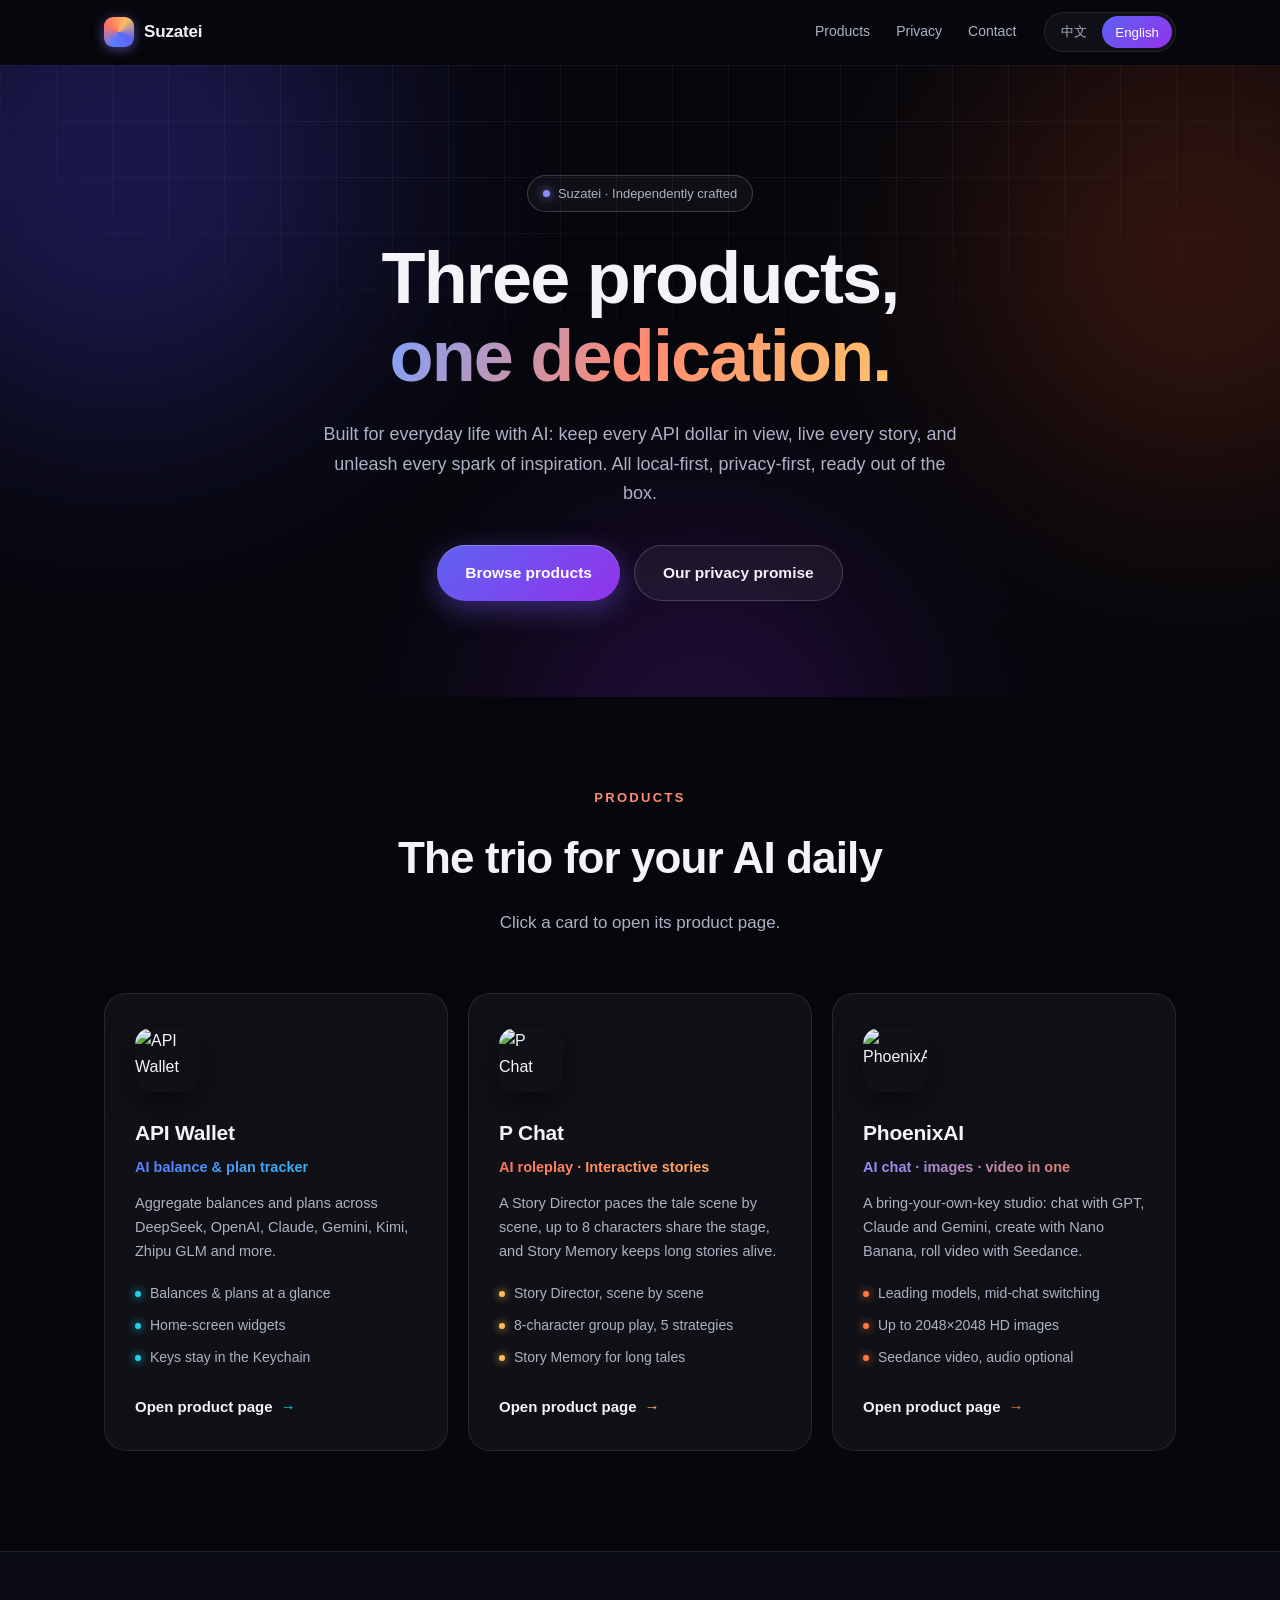
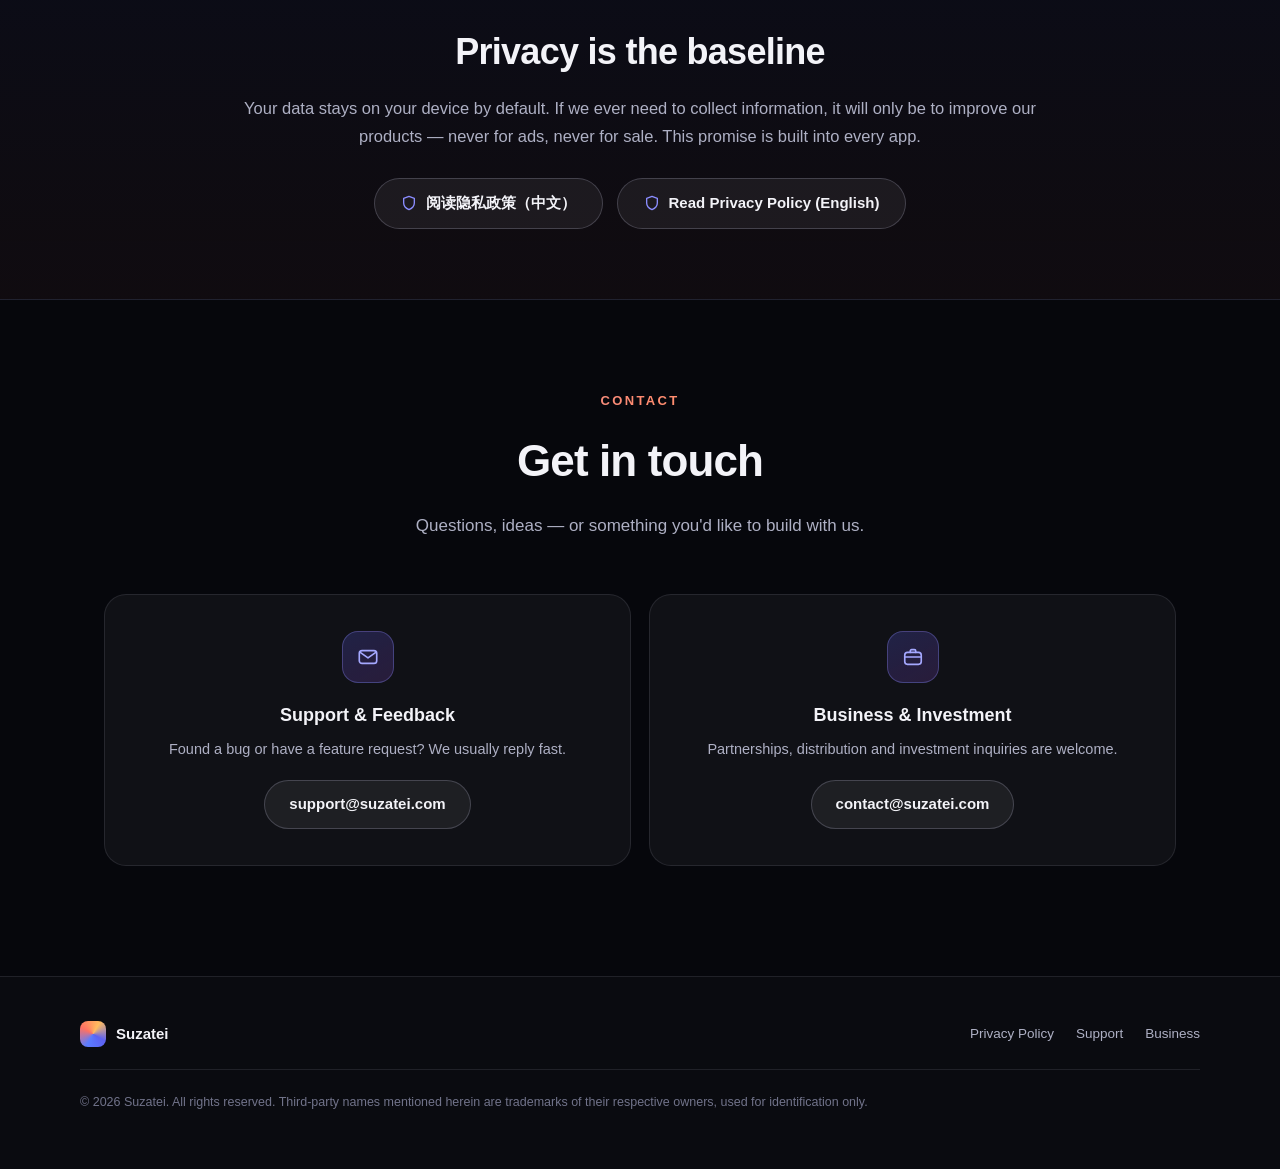
==== index.html @ 3c407147 "Suzatei 产品总览页（导航主页）" ====
<!DOCTYPE html>
<html lang="zh-CN">
<head>
<meta charset="UTF-8">
<meta name="viewport" content="width=device-width, initial-scale=1.0">
<title>Suzatei — 用心打磨的 AI 应用</title>
<meta name="description" content="Suzatei 出品：API 钱包、P Chat、PhoenixAI。管好 AI 余额、演绎你的故事、释放创作灵感——本地优先，隐私至上。">
<meta name="robots" content="all">
<meta property="og:title" content="Suzatei — 用心打磨的 AI 应用">
<meta property="og:description" content="API 钱包 · P Chat · PhoenixAI，本地优先，隐私至上。">
<meta property="og:type" content="website">
<link rel="icon" type="image/png" href="image/icon.png">
<style>
  :root {
    --bg: #06070c;
    --card: rgba(240, 240, 255, .045);
    --card-strong: rgba(240, 240, 255, .075);
    --line: rgba(225, 225, 255, .1);
    --line-strong: rgba(225, 225, 255, .2);
    --text: #f3f3f8;
    --text-2: #aeb0c4;
    --text-3: #71738a;
    --radius: 22px;
  }
  * { margin: 0; padding: 0; box-sizing: border-box; }
  html { scroll-behavior: smooth; -webkit-text-size-adjust: 100%; }
  body {
    font-family: -apple-system, BlinkMacSystemFont, "SF Pro SC", "SF Pro Text", "PingFang SC", "Helvetica Neue", "Segoe UI", sans-serif;
    background: var(--bg);
    color: var(--text);
    line-height: 1.65;
    overflow-x: hidden;
    -webkit-font-smoothing: antialiased;
  }
  ::selection { background: rgba(140, 130, 255, .35); }
  a { color: inherit; text-decoration: none; }
  img { display: block; }
  ::-webkit-scrollbar { width: 10px; }
  ::-webkit-scrollbar-thumb { background: rgba(235,235,255,.14); border-radius: 8px; }
  ::-webkit-scrollbar-track { background: transparent; }

  /* ---------- 背景氛围 ---------- */
  .orb { position: absolute; border-radius: 50%; filter: blur(110px); opacity: .42; pointer-events: none; z-index: 0; }
  .orb-1 { width: 520px; height: 520px; background: #3730a3; top: -160px; left: -140px; animation: drift 18s ease-in-out infinite alternate; }
  .orb-2 { width: 460px; height: 460px; background: #9a3412; top: -40px; right: -150px; opacity: .3; animation: drift 22s ease-in-out infinite alternate-reverse; }
  .orb-3 { width: 380px; height: 380px; background: #7e22ce; top: 480px; left: 40%; opacity: .26; animation: drift 26s ease-in-out infinite alternate; }
  @keyframes drift {
    from { transform: translate3d(0, 0, 0) scale(1); }
    to   { transform: translate3d(56px, 48px, 0) scale(1.12); }
  }
  .grid-bg {
    position: absolute; inset: 0; z-index: 0; pointer-events: none;
    background-image:
      linear-gradient(rgba(225, 225, 255, .05) 1px, transparent 1px),
      linear-gradient(90deg, rgba(225, 225, 255, .05) 1px, transparent 1px);
    background-size: 56px 56px;
    -webkit-mask-image: radial-gradient(ellipse 90% 70% at 50% 0%, #000 35%, transparent 78%);
            mask-image: radial-gradient(ellipse 90% 70% at 50% 0%, #000 35%, transparent 78%);
  }
  .hero-wrap { position: relative; overflow: hidden; }

  /* ---------- 导航 ---------- */
  nav { position: sticky; top: 0; z-index: 50; transition: background .3s, border-color .3s; border-bottom: 1px solid transparent; }
  nav.scrolled {
    background: rgba(6, 7, 12, .72);
    -webkit-backdrop-filter: saturate(160%) blur(18px);
    backdrop-filter: saturate(160%) blur(18px);
    border-bottom-color: var(--line);
  }
  .nav-inner { max-width: 1120px; margin: 0 auto; padding: 0 24px; height: 64px; display: flex; align-items: center; gap: 28px; }
  .brand { display: flex; align-items: center; gap: 10px; font-weight: 700; font-size: 17px; letter-spacing: -.01em; }
  .brand .mark {
    width: 30px; height: 30px; border-radius: 9px;
    background: conic-gradient(from 210deg, #5b7cff, #ff7162, #ffbc5f, #5d62f2, #5b7cff);
    box-shadow: 0 2px 12px rgba(150, 120, 255, .5);
  }
  .nav-links { display: flex; gap: 26px; margin-left: auto; }
  .nav-links a { font-size: 14px; color: var(--text-2); transition: color .2s; }
  .nav-links a:hover { color: var(--text); }
  .lang-switch { display: flex; gap: 2px; padding: 3px; border: 1px solid var(--line); border-radius: 999px; background: rgba(255,255,255,.04); }
  .lang-btn {
    border: 0; background: transparent; color: var(--text-2);
    font: 600 12.5px/1 inherit; font-family: inherit;
    padding: 7px 13px; border-radius: 999px; cursor: pointer;
    transition: color .2s, background .2s;
  }
  .lang-btn:hover { color: var(--text); }
  .lang-btn.active { background: linear-gradient(135deg, #5d62f2, #9333ea); color: #fff; }

  /* ---------- Hero ---------- */
  .hero {
    position: relative; z-index: 1;
    max-width: 860px; margin: 0 auto; padding: 110px 24px 96px;
    text-align: center;
  }
  .badge {
    display: inline-flex; align-items: center; gap: 8px;
    font-size: 13px; font-weight: 500; color: var(--text-2);
    border: 1px solid var(--line-strong); border-radius: 999px;
    padding: 7px 15px; background: rgba(255,255,255,.04);
    margin-bottom: 28px;
  }
  .badge .dot { width: 7px; height: 7px; border-radius: 50%; background: #8b8dff; box-shadow: 0 0 10px #8b8dff; animation: pulse 2.2s ease-in-out infinite; }
  @keyframes pulse { 0%,100% { opacity: 1; } 50% { opacity: .35; } }
  h1 { font-size: clamp(40px, 6.4vw, 72px); line-height: 1.08; font-weight: 800; letter-spacing: -.025em; }
  h1 .grad {
    background: linear-gradient(115deg, #7da2ff, #ff8a70 50%, #ffc46b);
    -webkit-background-clip: text; background-clip: text;
    -webkit-text-fill-color: transparent; color: transparent;
  }
  .hero-desc { margin: 24px auto 0; font-size: 18px; color: var(--text-2); max-width: 36em; }
  .hero-cta { margin-top: 36px; display: flex; gap: 14px; justify-content: center; flex-wrap: wrap; }
  .btn {
    display: inline-flex; align-items: center; gap: 10px;
    padding: 14px 28px; border-radius: 999px;
    font-size: 15.5px; font-weight: 600; font-family: inherit;
    cursor: pointer; border: 0; transition: transform .2s, box-shadow .2s, background .2s;
  }
  .btn-primary {
    background: linear-gradient(135deg, #5d62f2, #9333ea); color: #fff;
    box-shadow: 0 8px 28px rgba(120, 90, 245, .42), inset 0 1px 0 rgba(255,255,255,.25);
  }
  .btn-primary:hover { transform: translateY(-2px); box-shadow: 0 12px 34px rgba(120, 90, 245, .55); }
  .btn-ghost { background: rgba(255,255,255,.05); color: var(--text); border: 1px solid var(--line-strong); }
  .btn-ghost:hover { transform: translateY(-2px); background: rgba(255,255,255,.09); }

  /* ---------- 产品卡片 ---------- */
  section.block { max-width: 1120px; margin: 0 auto; padding: 90px 24px 0; position: relative; z-index: 1; }
  .eyebrow {
    display: block; text-align: center; font-size: 13px; font-weight: 700;
    letter-spacing: .18em; text-transform: uppercase; margin-bottom: 14px;
    background: linear-gradient(115deg, #7da2ff, #ff8a70 50%, #ffc46b);
    -webkit-background-clip: text; background-clip: text;
    -webkit-text-fill-color: transparent; color: transparent;
  }
  h2.title { text-align: center; font-size: clamp(30px, 4vw, 44px); font-weight: 800; letter-spacing: -.02em; }
  p.subtitle { text-align: center; color: var(--text-2); font-size: 17px; margin: 14px auto 0; max-width: 40em; }

  .apps { margin-top: 56px; display: grid; gap: 20px; grid-template-columns: repeat(3, 1fr); }
  .app-card {
    --c1: #5b7cff; --c2: #8b5cf6;
    position: relative; display: flex; flex-direction: column;
    background: var(--card); border: 1px solid var(--line); border-radius: var(--radius);
    padding: 34px 30px 30px; overflow: hidden;
    transition: transform .3s, border-color .3s, background .3s, box-shadow .3s;
  }
  .app-card::before {
    content: ""; position: absolute; inset: 0; opacity: 0; transition: opacity .3s;
    background: radial-gradient(420px 200px at 50% -10%, color-mix(in srgb, var(--c1) 22%, transparent), transparent 72%);
  }
  .app-card:hover {
    transform: translateY(-8px);
    border-color: color-mix(in srgb, var(--c1) 55%, transparent);
    background: var(--card-strong);
    box-shadow: 0 22px 50px color-mix(in srgb, var(--c1) 22%, rgba(0,0,0,.4));
  }
  .app-card:hover::before { opacity: 1; }
  .app-card.wallet { --c1: #5b7cff; --c2: #22d3ee; }
  .app-card.pchat  { --c1: #ff7162; --c2: #ffbc5f; }
  .app-card.phoenix { --c1: #8b8dff; --c2: #ff7a45; }
  .app-icon {
    width: 64px; height: 64px; border-radius: 16px;
    box-shadow: 0 10px 30px rgba(0,0,0,.5);
    animation: floaty 6.5s ease-in-out infinite;
  }
  @keyframes floaty { 0%,100% { transform: translateY(0); } 50% { transform: translateY(-8px); } }
  .app-card h3 { margin-top: 24px; font-size: 21px; font-weight: 800; letter-spacing: -.01em; }
  .app-card .tag {
    margin-top: 6px; font-size: 14.5px; font-weight: 600;
    background: linear-gradient(115deg, var(--c1), var(--c2));
    -webkit-background-clip: text; background-clip: text;
    -webkit-text-fill-color: transparent; color: transparent;
  }
  .app-card .desc { margin-top: 12px; font-size: 14.5px; color: var(--text-2); }
  .app-card ul { margin-top: 18px; display: grid; gap: 9px; list-style: none; }
  .app-card li { display: flex; align-items: center; gap: 9px; font-size: 14px; color: var(--text-2); }
  .app-card li i {
    width: 6px; height: 6px; border-radius: 50%; flex: 0 0 auto;
    background: var(--c2); box-shadow: 0 0 8px var(--c2);
  }
  .app-card .cta {
    margin-top: auto; padding-top: 26px;
    display: inline-flex; align-items: center; gap: 8px;
    font-size: 15px; font-weight: 700; color: var(--text);
  }
  .app-card .cta .arr { transition: transform .25s; color: var(--c2); }
  .app-card:hover .cta .arr { transform: translateX(6px); }

  /* ---------- 隐私带 ---------- */
  .privacy-band { margin-top: 100px; border-top: 1px solid var(--line); border-bottom: 1px solid var(--line); background: linear-gradient(180deg, rgba(93,98,242,.05), rgba(255,113,98,.04)); position: relative; z-index: 1; }
  .privacy-inner { max-width: 860px; margin: 0 auto; padding: 70px 24px; text-align: center; }
  .privacy-inner h2 { font-size: clamp(26px, 3.4vw, 36px); font-weight: 800; letter-spacing: -.02em; }
  .privacy-inner .desc { margin-top: 14px; color: var(--text-2); font-size: 16.5px; }
  .privacy-btns { margin-top: 28px; display: flex; gap: 14px; justify-content: center; flex-wrap: wrap; }
  .p-btn {
    display: inline-flex; align-items: center; gap: 9px;
    padding: 12px 26px; border-radius: 999px; font-size: 15px; font-weight: 600;
    background: rgba(255,255,255,.06); border: 1px solid var(--line-strong);
    transition: background .2s, border-color .2s, transform .2s;
  }
  .p-btn:hover { transform: translateY(-2px); background: rgba(255,255,255,.1); border-color: rgba(139,141,255,.5); }
  .p-btn svg { color: #8b8dff; }

  /* ---------- 联系 ---------- */
  .contact-grid { margin-top: 54px; display: grid; grid-template-columns: 1fr 1fr; gap: 18px; }
  .contact-card {
    background: var(--card); border: 1px solid var(--line); border-radius: var(--radius);
    padding: 36px 32px; text-align: center;
    transition: transform .3s, border-color .3s;
  }
  .contact-card:hover { transform: translateY(-6px); border-color: rgba(139,141,255,.42); }
  .contact-card .ic {
    width: 52px; height: 52px; margin: 0 auto; border-radius: 16px;
    display: flex; align-items: center; justify-content: center;
    background: linear-gradient(150deg, rgba(93,98,242,.22), rgba(168,85,247,.16));
    border: 1px solid rgba(139,141,255,.32); color: #a5a8ff;
  }
  .contact-card h3 { margin-top: 18px; font-size: 18px; font-weight: 700; }
  .contact-card p { margin-top: 8px; font-size: 14.5px; color: var(--text-2); }
  .contact-card a.mail {
    display: inline-block; margin-top: 18px; font-weight: 600; font-size: 15px;
    padding: 11px 24px; border-radius: 999px;
    background: rgba(255,255,255,.06); border: 1px solid var(--line-strong);
    transition: background .2s, border-color .2s;
  }
  .contact-card a.mail:hover { background: rgba(255,255,255,.1); border-color: rgba(139,141,255,.5); }

  /* ---------- 页脚 ---------- */
  footer { margin-top: 110px; border-top: 1px solid var(--line); padding: 44px 24px 56px; background: rgba(255,255,255,.015); position: relative; z-index: 1; }
  .foot-inner { max-width: 1120px; margin: 0 auto; display: flex; flex-wrap: wrap; gap: 18px; align-items: center; justify-content: space-between; }
  .foot-brand { display: flex; align-items: center; gap: 10px; font-weight: 700; font-size: 15px; }
  .foot-brand .mark { width: 26px; height: 26px; border-radius: 8px; background: conic-gradient(from 210deg, #5b7cff, #ff7162, #ffbc5f, #5d62f2, #5b7cff); }
  .foot-links { display: flex; gap: 22px; font-size: 13.5px; color: var(--text-2); }
  .foot-links a:hover { color: var(--text); }
  .foot-note { margin-top: 22px; padding-top: 22px; border-top: 1px solid var(--line); font-size: 12.5px; color: var(--text-3); max-width: 1120px; margin-left: auto; margin-right: auto; }

  /* ---------- 滚动进场 ---------- */
  .reveal { opacity: 0; transform: translateY(28px); transition: opacity .75s cubic-bezier(.22,.8,.3,1), transform .75s cubic-bezier(.22,.8,.3,1); transition-delay: var(--d, 0s); }
  .reveal.in { opacity: 1; transform: none; }

  @media (prefers-reduced-motion: reduce) {
    *, *::before, *::after { animation: none !important; transition: none !important; }
    html { scroll-behavior: auto; }
    .reveal { opacity: 1; transform: none; }
  }

  @media (max-width: 980px) {
    .apps { grid-template-columns: 1fr; max-width: 560px; margin-left: auto; margin-right: auto; }
  }
  @media (max-width: 640px) {
    .nav-links { display: none; }
    .nav-inner { height: 58px; }
    .hero { padding: 64px 20px 72px; }
    .contact-grid { grid-template-columns: 1fr; }
    .section-pad { padding-top: 72px !important; }
  }
</style>
</head>
<body>

<nav id="nav">
  <div class="nav-inner">
    <a class="brand" href="#top"><span class="mark"></span><span>Suzatei</span></a>
    <div class="nav-links">
      <a href="#products" data-i18n="nav.products">产品</a>
      <a href="#privacy" data-i18n="nav.privacy">隐私承诺</a>
      <a href="#contact" data-i18n="nav.contact">联系我们</a>
    </div>
    <div class="lang-switch" id="lang-switch" aria-label="Language"></div>
  </div>
</nav>

<div class="hero-wrap" id="top">
  <div class="orb orb-1"></div>
  <div class="orb orb-2"></div>
  <div class="orb orb-3"></div>
  <div class="grid-bg"></div>

  <header class="hero">
    <span class="badge reveal"><span class="dot"></span><span data-i18n="hero.badge">Suzatei · 独立开发，用心打磨</span></span>
    <h1 class="reveal" style="--d:.06s">
      <span data-i18n="hero.title1">三款产品，</span><br>
      <span class="grad" data-i18n="hero.title2">一种用心。</span>
    </h1>
    <p class="hero-desc reveal" style="--d:.12s" data-i18n="hero.desc">围绕 AI 时代的日常打造：管好每一分 API 开销，演好每一个故事，释放每一次灵感。全部本地优先，隐私至上，打开即用。</p>
    <div class="hero-cta reveal" style="--d:.18s">
      <a class="btn btn-primary" href="#products" data-i18n="cta.products">浏览产品</a>
      <a class="btn btn-ghost" href="#privacy" data-i18n="cta.privacy">我们的隐私承诺</a>
    </div>
  </header>
</div>

<section class="block section-pad" id="products">
  <span class="eyebrow reveal" data-i18n="apps.eyebrow">产品</span>
  <h2 class="title reveal" style="--d:.05s" data-i18n="apps.title">为 AI 日常准备的三件套</h2>
  <p class="subtitle reveal" style="--d:.1s" data-i18n="apps.sub">点击卡片进入各产品介绍页。</p>

  <div class="apps">
    <a class="app-card wallet reveal" style="--d:.0s" href="API-Wallet/">
      <img class="app-icon" src="image/wallet-icon.png" alt="API Wallet" width="64" height="64">
      <h3 data-i18n="card.wallet.name">API 钱包</h3>
      <span class="tag" data-i18n="card.wallet.tag">AI 余额与套餐聚合管家</span>
      <p class="desc" data-i18n="card.wallet.desc">聚合管理 DeepSeek、OpenAI、Claude、Gemini、Kimi、智谱 GLM 等服务的余额与订阅套餐。</p>
      <ul>
        <li><i></i><span data-i18n="card.wallet.c1">余额套餐，一目了然</span></li>
        <li><i></i><span data-i18n="card.wallet.c2">桌面小组件常驻显示</span></li>
        <li><i></i><span data-i18n="card.wallet.c3">密钥仅存钥匙串</span></li>
      </ul>
      <span class="cta"><span data-i18n="card.cta">进入产品页</span><span class="arr">→</span></span>
    </a>

    <a class="app-card pchat reveal" style="--d:.08s" href="P-Chat/">
      <img class="app-icon" src="image/pchat-icon.png" alt="P Chat" width="64" height="64">
      <h3 data-i18n="card.pchat.name">P Chat</h3>
      <span class="tag" data-i18n="card.pchat.tag">AI 角色扮演 · 互动故事</span>
      <p class="desc" data-i18n="card.pchat.desc">故事导演逐幕编排，最多 8 位角色同台演绎，剧情记忆让长篇故事绵延不断。</p>
      <ul>
        <li><i></i><span data-i18n="card.pchat.c1">故事导演，逐幕推进</span></li>
        <li><i></i><span data-i18n="card.pchat.c2">8 人群聊，五种发言策略</span></li>
        <li><i></i><span data-i18n="card.pchat.c3">剧情记忆，长篇不断片</span></li>
      </ul>
      <span class="cta"><span data-i18n="card.cta">进入产品页</span><span class="arr">→</span></span>
    </a>

    <a class="app-card phoenix reveal" style="--d:.16s" href="PhoenixAI/">
      <img class="app-icon" src="image/phoenix-icon.png" alt="PhoenixAI" width="64" height="64">
      <h3 data-i18n="card.phoenix.name">PhoenixAI</h3>
      <span class="tag" data-i18n="card.phoenix.tag">AI 对话 · 生图 · 生视频三合一</span>
      <p class="desc" data-i18n="card.phoenix.desc">自带 API Key 的工作台：GPT、Claude、Gemini 随心聊，Nano Banana 出图，Seedance 生成视频。</p>
      <ul>
        <li><i></i><span data-i18n="card.phoenix.c1">主流模型，会话内切换</span></li>
        <li><i></i><span data-i18n="card.phoenix.c2">最高 2048×2048 高清出图</span></li>
        <li><i></i><span data-i18n="card.phoenix.c3">Seedance 视频，可含声音</span></li>
      </ul>
      <span class="cta"><span data-i18n="card.cta">进入产品页</span><span class="arr">→</span></span>
    </a>
  </div>
</section>

<div class="privacy-band" id="privacy">
  <div class="privacy-inner">
    <h2 class="reveal" data-i18n="privacy.title">隐私，是产品的底线</h2>
    <p class="desc reveal" style="--d:.06s" data-i18n="privacy.desc">你的数据默认只存在你的设备上。如果未来需要收集信息，也仅用于改进产品质量，绝不用于广告或出售。这份承诺，写进了每一款产品。</p>
    <div class="privacy-btns reveal" style="--d:.12s">
      <a class="p-btn" href="Privacy/privacy_zh_CN.html">
        <svg width="16" height="16" viewBox="0 0 24 24" fill="none" stroke="currentColor" stroke-width="2" stroke-linecap="round" stroke-linejoin="round"><path d="M12 22s8-3.5 8-10V5l-8-3-8 3v7c0 6.5 8 10 8 10z"/></svg>
        <span data-i18n="privacy.zh">阅读隐私政策（中文）</span>
      </a>
      <a class="p-btn" href="Privacy/privacy_en_US.html">
        <svg width="16" height="16" viewBox="0 0 24 24" fill="none" stroke="currentColor" stroke-width="2" stroke-linecap="round" stroke-linejoin="round"><path d="M12 22s8-3.5 8-10V5l-8-3-8 3v7c0 6.5 8 10 8 10z"/></svg>
        <span data-i18n="privacy.en">Read Privacy Policy (English)</span>
      </a>
    </div>
  </div>
</div>

<section class="block section-pad" id="contact">
  <span class="eyebrow reveal" data-i18n="contact.eyebrow">联系</span>
  <h2 class="title reveal" style="--d:.05s" data-i18n="contact.title">联系我们</h2>
  <p class="subtitle reveal" style="--d:.1s" data-i18n="contact.sub">疑问、提议，或者想和我们一起做点事。</p>

  <div class="contact-grid">
    <div class="contact-card reveal" style="--d:0s">
      <div class="ic"><svg width="22" height="22" viewBox="0 0 24 24" fill="none" stroke="currentColor" stroke-width="1.8" stroke-linecap="round" stroke-linejoin="round"><rect x="2.5" y="5" width="19" height="14" rx="3"/><path d="m3.5 7 8.5 6 8.5-6"/></svg></div>
      <h3 data-i18n="contact.s.title">技术支持与建议</h3>
      <p data-i18n="contact.s.desc">遇到问题或有功能建议，我们会尽快回复。</p>
      <a class="mail" href="mailto:support@suzatei.com">support@suzatei.com</a>
    </div>
    <div class="contact-card reveal" style="--d:.08s">
      <div class="ic"><svg width="22" height="22" viewBox="0 0 24 24" fill="none" stroke="currentColor" stroke-width="1.8" stroke-linecap="round" stroke-linejoin="round"><rect x="3" y="7" width="18" height="13" rx="3"/><path d="M9 7V5.5A1.5 1.5 0 0 1 10.5 4h3A1.5 1.5 0 0 1 15 5.5V7"/><path d="M3 12h18"/></svg></div>
      <h3 data-i18n="contact.b.title">合作与投资</h3>
      <p data-i18n="contact.b.desc">商务合作、渠道洽谈与投资事宜，欢迎来信。</p>
      <a class="mail" href="mailto:contact@suzatei.com">contact@suzatei.com</a>
    </div>
  </div>
</section>

<footer>
  <div class="foot-inner">
    <div class="foot-brand"><span class="mark"></span><span>Suzatei</span></div>
    <div class="foot-links">
      <a href="Privacy/privacy_zh_CN.html" data-i18n="footer.privacy">隐私政策</a>
      <a href="mailto:support@suzatei.com" data-i18n="footer.support">技术支持</a>
      <a href="mailto:contact@suzatei.com" data-i18n="footer.biz">商务合作</a>
    </div>
  </div>
  <p class="foot-note" data-i18n="footer.note">© 2026 Suzatei. 保留所有权利。文中提及的第三方名称与其各自所有者所有，仅用于说明。</p>
</footer>

<script id="i18n-data" type="application/json">
{
  "zh_CN": {
    "meta.title": "Suzatei — 用心打磨的 AI 应用",
    "meta.desc": "Suzatei 出品：API 钱包、P Chat、PhoenixAI。管好 AI 余额、演绎你的故事、释放创作灵感——本地优先，隐私至上。",
    "nav.products": "产品",
    "nav.privacy": "隐私承诺",
    "nav.contact": "联系我们",
    "hero.badge": "Suzatei · 独立开发，用心打磨",
    "hero.title1": "三款产品，",
    "hero.title2": "一种用心。",
    "hero.desc": "围绕 AI 时代的日常打造：管好每一分 API 开销，演好每一个故事，释放每一次灵感。全部本地优先，隐私至上，打开即用。",
    "cta.products": "浏览产品",
    "cta.privacy": "我们的隐私承诺",
    "apps.eyebrow": "产品",
    "apps.title": "为 AI 日常准备的三件套",
    "apps.sub": "点击卡片进入各产品介绍页。",
    "card.wallet.name": "API 钱包",
    "card.wallet.tag": "AI 余额与套餐聚合管家",
    "card.wallet.desc": "聚合管理 DeepSeek、OpenAI、Claude、Gemini、Kimi、智谱 GLM 等服务的余额与订阅套餐。",
    "card.wallet.c1": "余额套餐，一目了然",
    "card.wallet.c2": "桌面小组件常驻显示",
    "card.wallet.c3": "密钥仅存钥匙串",
    "card.pchat.name": "P Chat",
    "card.pchat.tag": "AI 角色扮演 · 互动故事",
    "card.pchat.desc": "故事导演逐幕编排，最多 8 位角色同台演绎，剧情记忆让长篇故事绵延不断。",
    "card.pchat.c1": "故事导演，逐幕推进",
    "card.pchat.c2": "8 人群聊，五种发言策略",
    "card.pchat.c3": "剧情记忆，长篇不断片",
    "card.phoenix.name": "PhoenixAI",
    "card.phoenix.tag": "AI 对话 · 生图 · 生视频三合一",
    "card.phoenix.desc": "自带 API Key 的工作台：GPT、Claude、Gemini 随心聊，Nano Banana 出图，Seedance 生成视频。",
    "card.phoenix.c1": "主流模型，会话内切换",
    "card.phoenix.c2": "最高 2048×2048 高清出图",
    "card.phoenix.c3": "Seedance 视频，可含声音",
    "card.cta": "进入产品页",
    "privacy.title": "隐私，是产品的底线",
    "privacy.desc": "你的数据默认只存在你的设备上。如果未来需要收集信息，也仅用于改进产品质量，绝不用于广告或出售。这份承诺，写进了每一款产品。",
    "privacy.zh": "阅读隐私政策（中文）",
    "privacy.en": "Read Privacy Policy (English)",
    "contact.eyebrow": "联系",
    "contact.title": "联系我们",
    "contact.sub": "疑问、提议，或者想和我们一起做点事。",
    "contact.s.title": "技术支持与建议",
    "contact.s.desc": "遇到问题或有功能建议，我们会尽快回复。",
    "contact.b.title": "合作与投资",
    "contact.b.desc": "商务合作、渠道洽谈与投资事宜，欢迎来信。",
    "footer.privacy": "隐私政策",
    "footer.support": "技术支持",
    "footer.biz": "商务合作",
    "footer.note": "© 2026 Suzatei. 保留所有权利。文中提及的第三方名称与其各自所有者所有，仅用于说明。"
  },
  "en_US": {
    "meta.title": "Suzatei — AI apps crafted with care",
    "meta.desc": "From Suzatei: API Wallet, P Chat and PhoenixAI. Track AI balances, live your stories, unleash creativity — local-first, privacy-first.",
    "nav.products": "Products",
    "nav.privacy": "Privacy",
    "nav.contact": "Contact",
    "hero.badge": "Suzatei · Independently crafted",
    "hero.title1": "Three products,",
    "hero.title2": "one dedication.",
    "hero.desc": "Built for everyday life with AI: keep every API dollar in view, live every story, and unleash every spark of inspiration. All local-first, privacy-first, ready out of the box.",
    "cta.products": "Browse products",
    "cta.privacy": "Our privacy promise",
    "apps.eyebrow": "PRODUCTS",
    "apps.title": "The trio for your AI daily",
    "apps.sub": "Click a card to open its product page.",
    "card.wallet.name": "API Wallet",
    "card.wallet.tag": "AI balance & plan tracker",
    "card.wallet.desc": "Aggregate balances and plans across DeepSeek, OpenAI, Claude, Gemini, Kimi, Zhipu GLM and more.",
    "card.wallet.c1": "Balances & plans at a glance",
    "card.wallet.c2": "Home-screen widgets",
    "card.wallet.c3": "Keys stay in the Keychain",
    "card.pchat.name": "P Chat",
    "card.pchat.tag": "AI roleplay · Interactive stories",
    "card.pchat.desc": "A Story Director paces the tale scene by scene, up to 8 characters share the stage, and Story Memory keeps long stories alive.",
    "card.pchat.c1": "Story Director, scene by scene",
    "card.pchat.c2": "8-character group play, 5 strategies",
    "card.pchat.c3": "Story Memory for long tales",
    "card.phoenix.name": "PhoenixAI",
    "card.phoenix.tag": "AI chat · images · video in one",
    "card.phoenix.desc": "A bring-your-own-key studio: chat with GPT, Claude and Gemini, create with Nano Banana, roll video with Seedance.",
    "card.phoenix.c1": "Leading models, mid-chat switching",
    "card.phoenix.c2": "Up to 2048×2048 HD images",
    "card.phoenix.c3": "Seedance video, audio optional",
    "card.cta": "Open product page",
    "privacy.title": "Privacy is the baseline",
    "privacy.desc": "Your data stays on your device by default. If we ever need to collect information, it will only be to improve our products — never for ads, never for sale. This promise is built into every app.",
    "privacy.zh": "阅读隐私政策（中文）",
    "privacy.en": "Read Privacy Policy (English)",
    "contact.eyebrow": "CONTACT",
    "contact.title": "Get in touch",
    "contact.sub": "Questions, ideas — or something you'd like to build with us.",
    "contact.s.title": "Support & Feedback",
    "contact.s.desc": "Found a bug or have a feature request? We usually reply fast.",
    "contact.b.title": "Business & Investment",
    "contact.b.desc": "Partnerships, distribution and investment inquiries are welcome.",
    "footer.privacy": "Privacy Policy",
    "footer.support": "Support",
    "footer.biz": "Business",
    "footer.note": "© 2026 Suzatei. All rights reserved. Third-party names mentioned herein are trademarks of their respective owners, used for identification only."
  }
}
</script>

<script>
/* =====================================================================
 * Suzatei 产品总览页脚本
 * —— 多语言：默认 zh_CN / en_US（上方 JSON），运行时拉取 i18n/locales.csv
 *    覆盖；CSV 新增语言列会自动出现在切换器。
 * ===================================================================== */
(function () {
  "use strict";

  var I18N = JSON.parse(document.getElementById("i18n-data").textContent);
  var LANG_NAMES = { zh_CN: "中文", en_US: "English" };
  var locales = JSON.parse(JSON.stringify(I18N));
  var LANG_KEY = "suzatei.hub.lang";
  var lang = detectLang();

  function detectLang() {
    try {
      var saved = localStorage.getItem(LANG_KEY);
      if (saved && I18N[saved]) return saved;
    } catch (e) {}
    return (navigator.language || "en").toLowerCase().indexOf("zh") === 0 ? "zh_CN" : "en_US";
  }
  function t(key) {
    var d = locales[lang] || {};
    return d[key] != null ? d[key]
      : (locales.en_US && locales.en_US[key]) != null ? locales.en_US[key]
      : (locales.zh_CN && locales.zh_CN[key]) != null ? locales.zh_CN[key]
      : "";
  }
  function applyI18n() {
    document.documentElement.lang = lang === "zh_CN" ? "zh-CN" : "en-US";
    document.title = t("meta.title");
    var md = document.querySelector('meta[name="description"]');
    if (md) md.setAttribute("content", t("meta.desc"));
    document.querySelectorAll("[data-i18n]").forEach(function (el) {
      el.textContent = t(el.getAttribute("data-i18n"));
    });
    buildLangSwitcher();
  }
  function buildLangSwitcher() {
    var sw = document.getElementById("lang-switch");
    if (!sw) return;
    sw.innerHTML = "";
    Object.keys(locales).forEach(function (code) {
      var b = document.createElement("button");
      b.type = "button";
      b.className = "lang-btn" + (code === lang ? " active" : "");
      b.textContent = LANG_NAMES[code] || code;
      b.addEventListener("click", function () {
        lang = code;
        try { localStorage.setItem(LANG_KEY, code); } catch (e) {}
        applyI18n();
      });
      sw.appendChild(b);
    });
  }

  function parseCSV(text) {
    var rows = [], row = [], field = "", inQ = false, i, c;
    for (i = 0; i < text.length; i++) {
      c = text[i];
      if (inQ) {
        if (c === '"') {
          if (text[i + 1] === '"') { field += '"'; i++; }
          else inQ = false;
        } else field += c;
      } else if (c === '"') inQ = true;
      else if (c === ",") { row.push(field); field = ""; }
      else if (c === "\n" || c === "\r") {
        if (c === "\r" && text[i + 1] === "\n") i++;
        row.push(field); field = "";
        if (row.length > 1 || row[0].trim() !== "") rows.push(row);
        row = [];
      } else field += c;
    }
    if (field !== "" || row.length) { row.push(field); rows.push(row); }
    return rows;
  }
  fetch("i18n/locales.csv", { cache: "no-store" })
    .then(function (r) { if (!r.ok) throw new Error("no csv"); return r.text(); })
    .then(function (text) {
      var rows = parseCSV(text);
      if (rows.length < 2) return;
      var header = rows[0].map(function (h) { return h.trim(); });
      var keyIdx = header.indexOf("key");
      if (keyIdx < 0) return;
      var cols = [];
      header.forEach(function (h, i) {
        if (i !== keyIdx && /^[a-z]{2,3}([-_][A-Za-z0-9]{2,8})*$/.test(h)) cols.push([i, h]);
      });
      cols.forEach(function (p) { if (!locales[p[1]]) locales[p[1]] = {}; });
      rows.slice(1).forEach(function (r) {
        var k = (r[keyIdx] || "").trim();
        if (!k) return;
        cols.forEach(function (p) {
          if (r[p[0]] !== undefined && r[p[0]].trim() !== "") locales[p[1]][k] = r[p[0]];
        });
      });
      if (!locales[lang]) lang = detectLang();
      applyI18n();
    })
    .catch(function () {});

  var io = new IntersectionObserver(function (entries) {
    entries.forEach(function (en) {
      if (en.isIntersecting) { en.target.classList.add("in"); io.unobserve(en.target); }
    });
  }, { threshold: 0.12, rootMargin: "0px 0px -40px 0px" });
  document.querySelectorAll(".reveal").forEach(function (el) { io.observe(el); });

  var nav = document.getElementById("nav");
  function onScroll() {
    if (window.scrollY > 8) nav.classList.add("scrolled");
    else nav.classList.remove("scrolled");
  }
  window.addEventListener("scroll", onScroll, { passive: true });
  onScroll();

  applyI18n();
})();
</script>
</body>
</html>
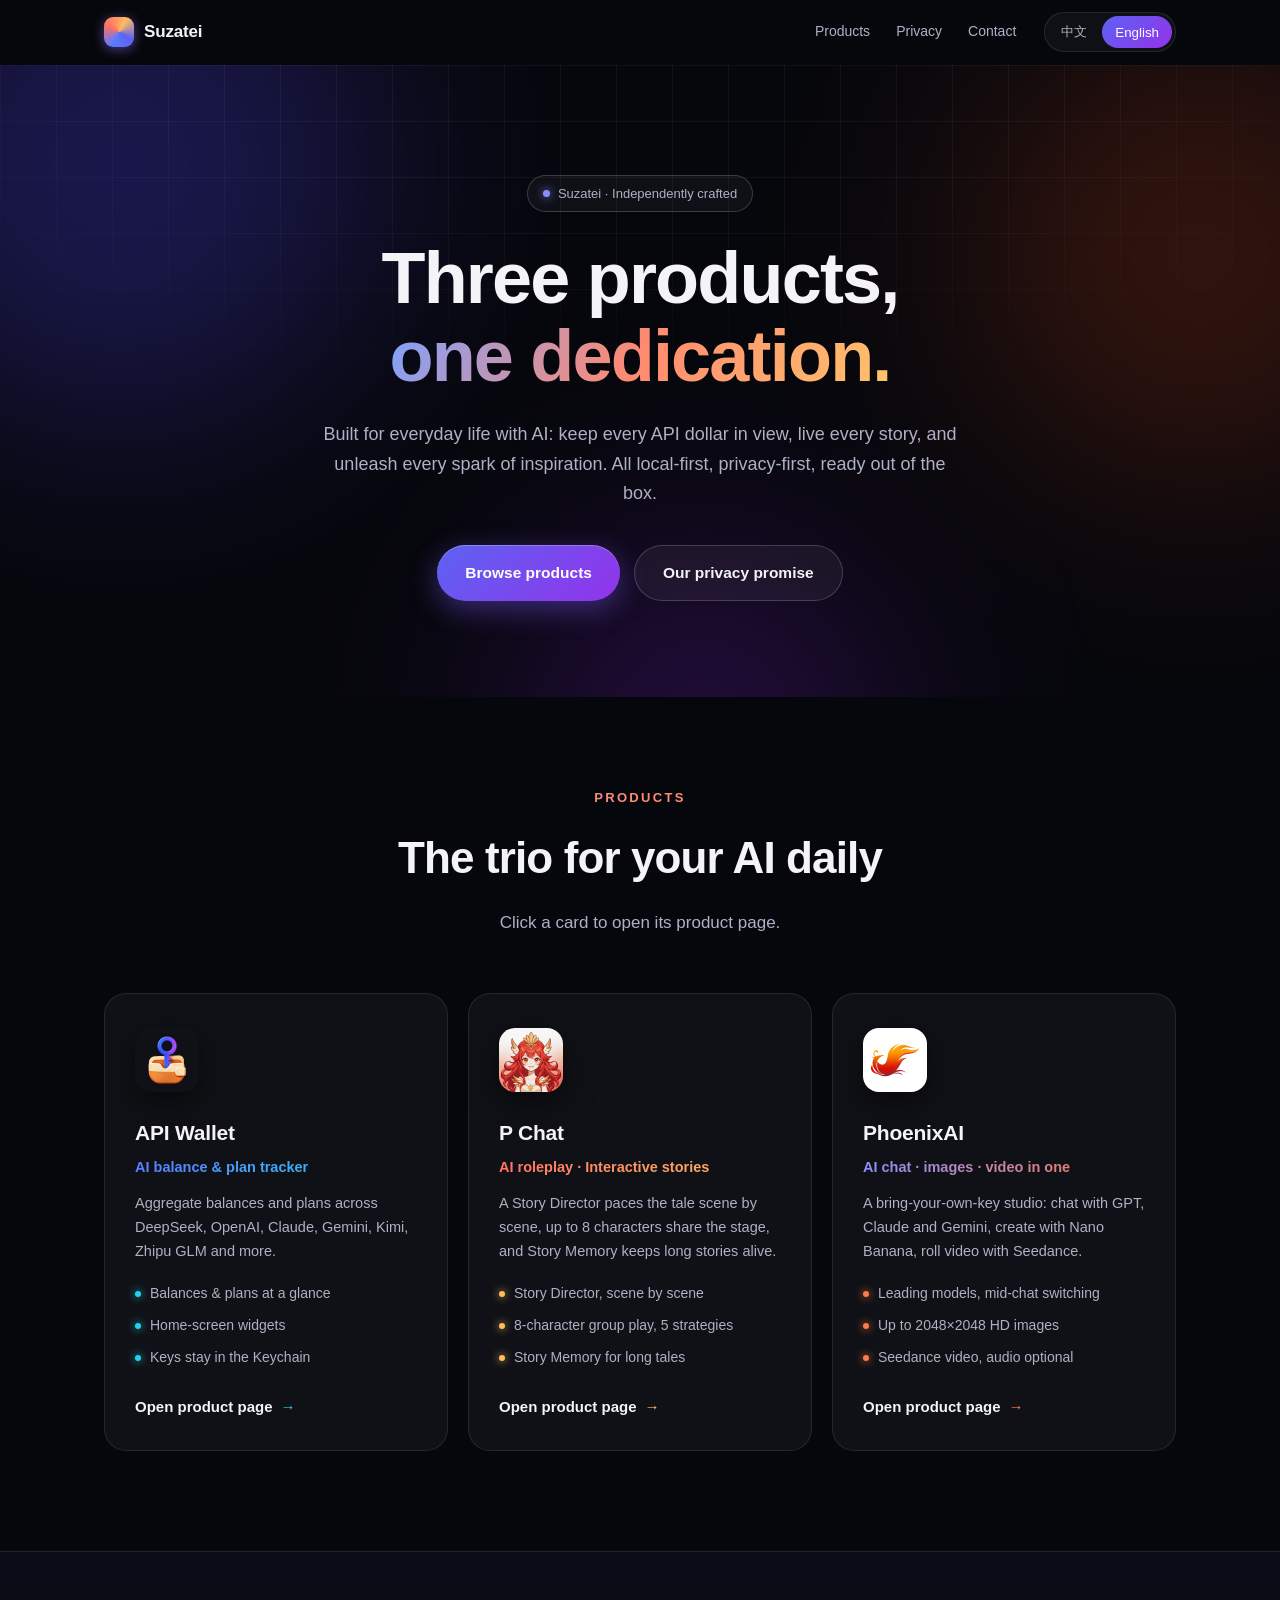
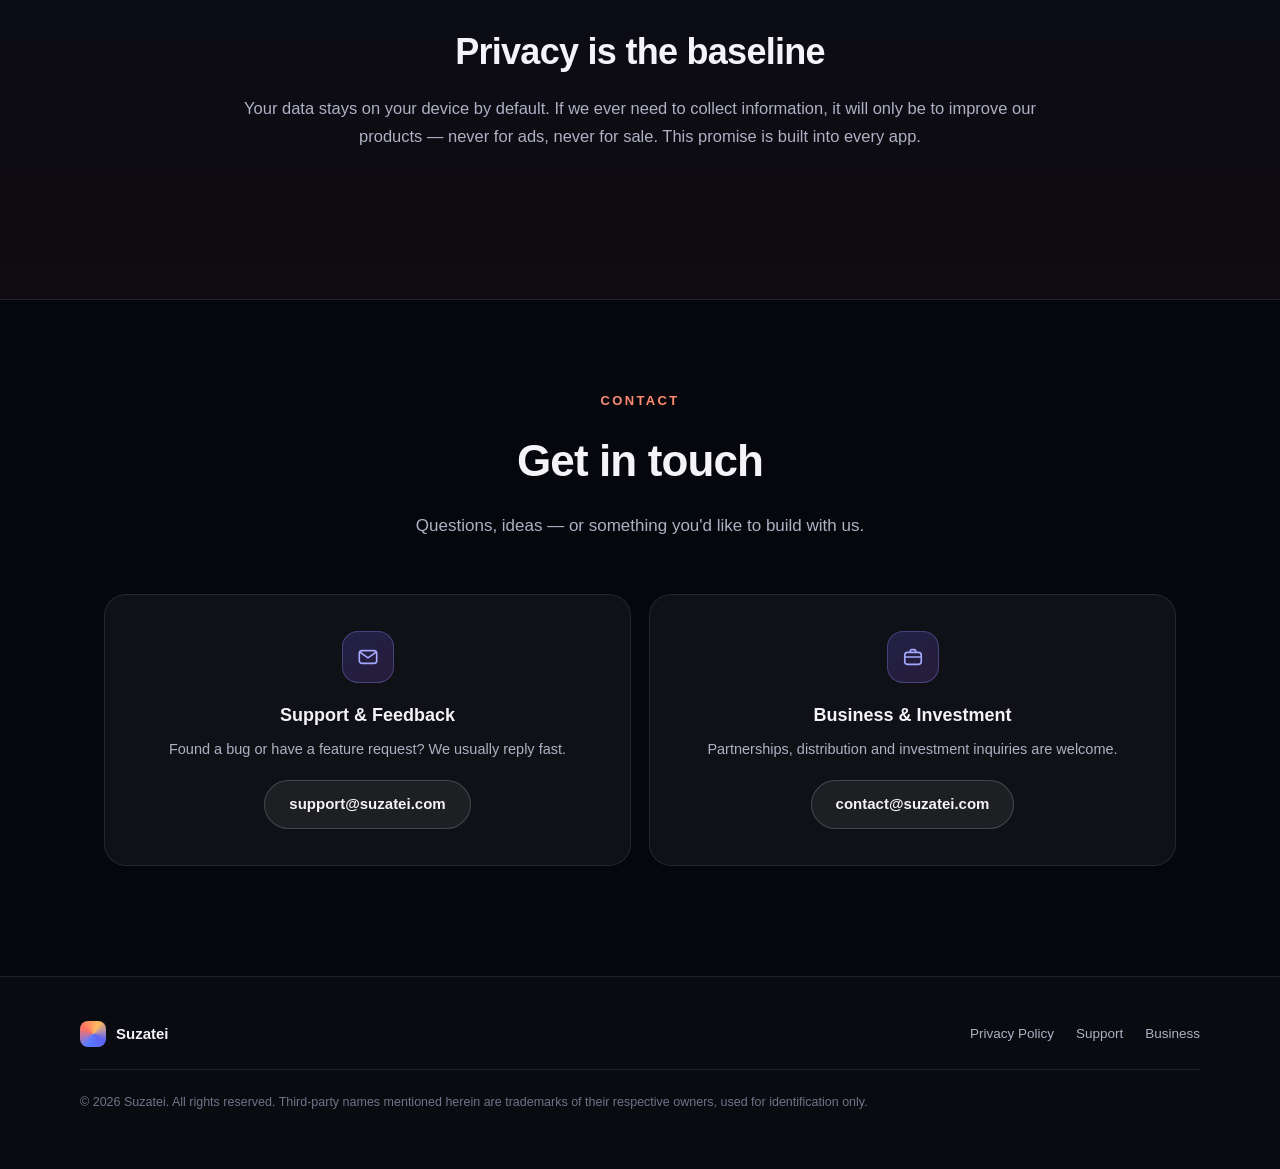
==== commit 4de7218a: "Suzatei 产品总览页" ====
--- a/index.html
+++ b/index.html
@@ -512,7 +512,7 @@
       var saved = localStorage.getItem(LANG_KEY);
       if (saved && I18N[saved]) return saved;
     } catch (e) {}
-    return (navigator.language || "en").toLowerCase().indexOf("zh") === 0 ? "zh_CN" : "en_US";
+    return "en_US"; // 默认英文；用户手动切换后记忆在本地
   }
   function t(key) {
     var d = locales[lang] || {};
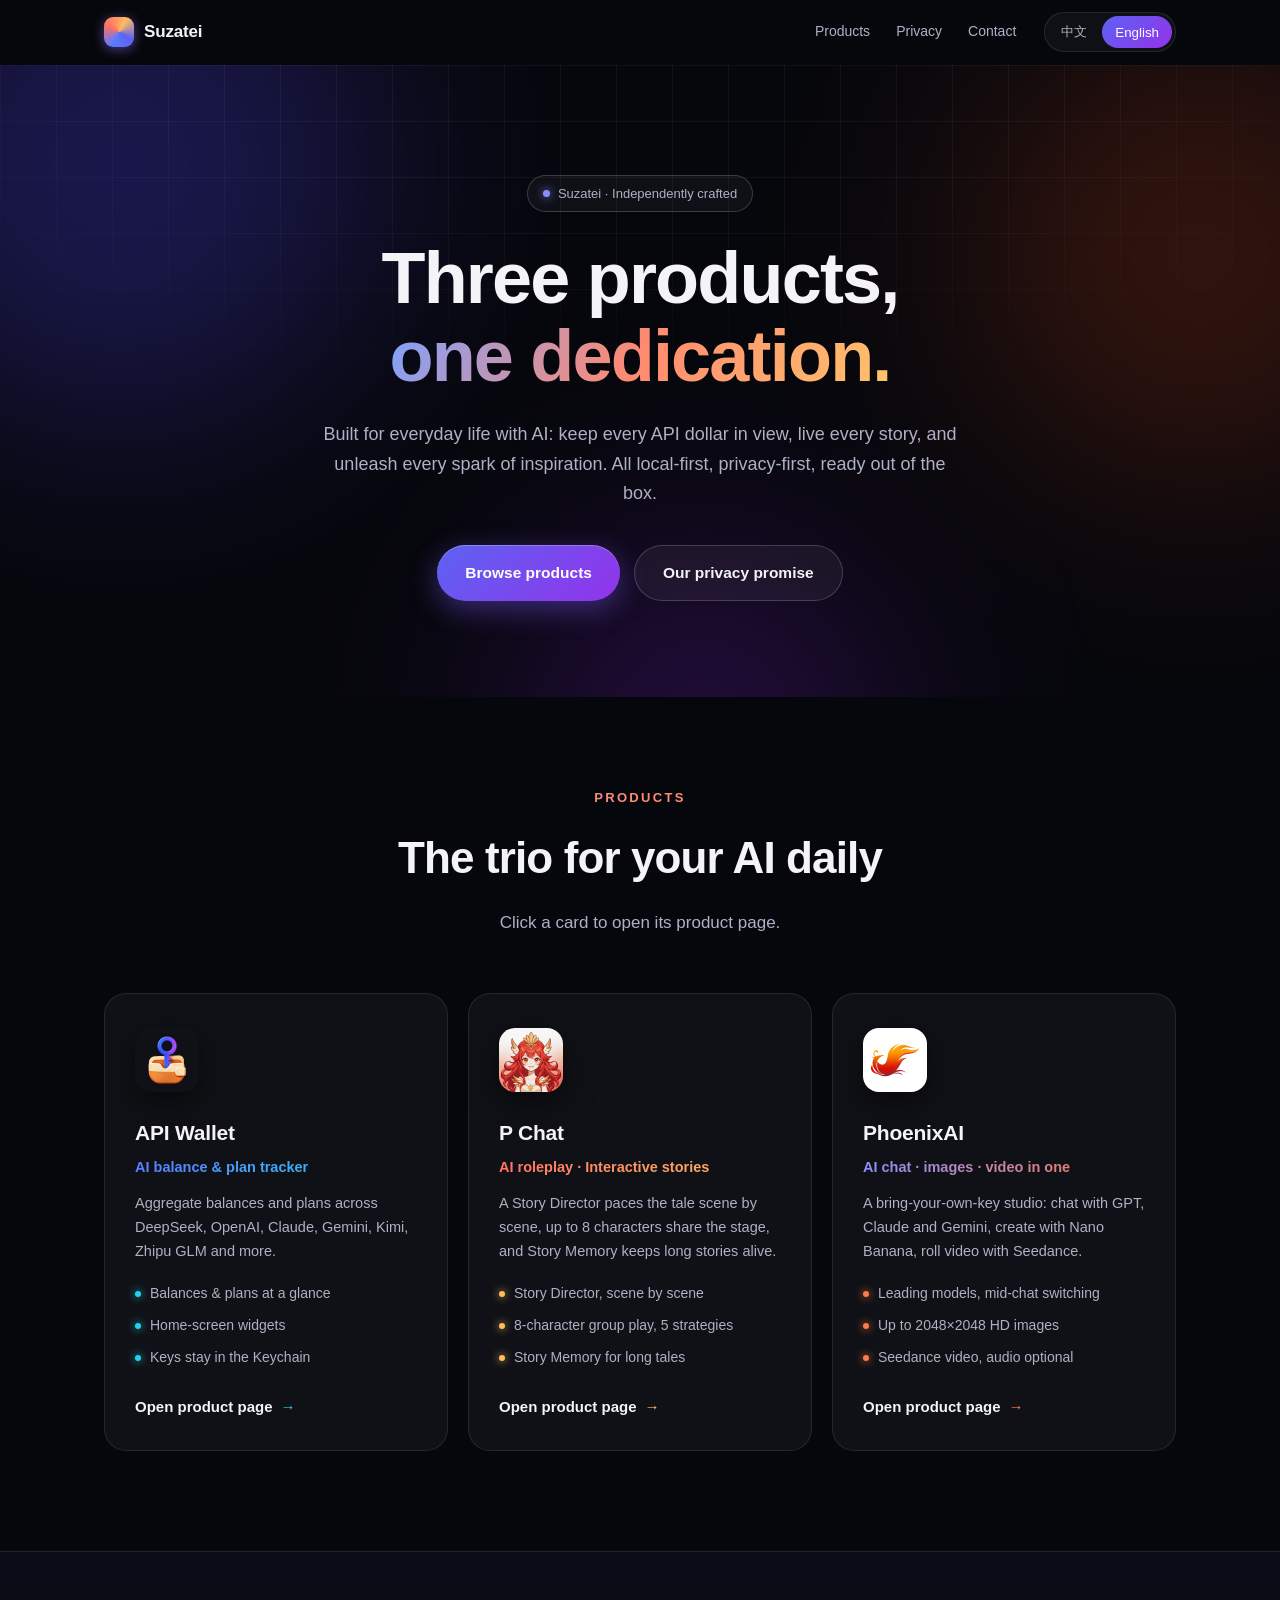
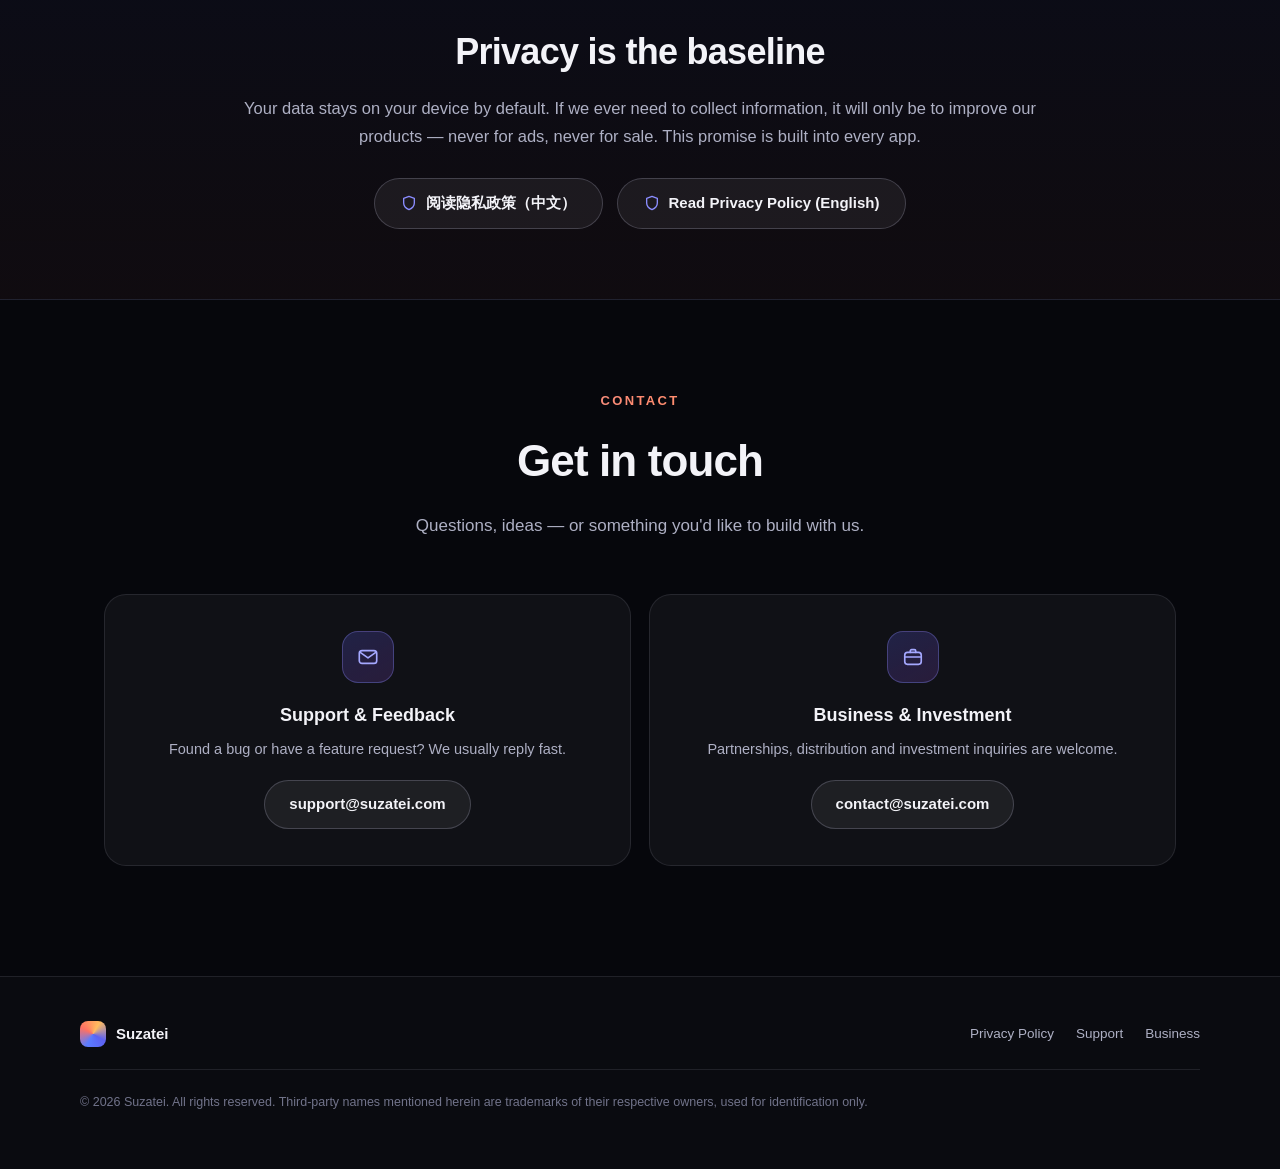
==== commit cf7570c2: "Suzatei 产品总览页（导航主页）" ====
--- a/index.html
+++ b/index.html
@@ -1,13 +1,13 @@
 <!DOCTYPE html>
-<html lang="zh-CN">
+<html lang="en">
 <head>
 <meta charset="UTF-8">
 <meta name="viewport" content="width=device-width, initial-scale=1.0">
-<title>Suzatei — 用心打磨的 AI 应用</title>
-<meta name="description" content="Suzatei 出品：API 钱包、P Chat、PhoenixAI。管好 AI 余额、演绎你的故事、释放创作灵感——本地优先，隐私至上。">
+<title>Suzatei — AI apps crafted with care</title>
+<meta name="description" content="From Suzatei: API Wallet, P Chat and PhoenixAI. Track AI balances, live your stories, unleash creativity — local-first, privacy-first.">
 <meta name="robots" content="all">
-<meta property="og:title" content="Suzatei — 用心打磨的 AI 应用">
-<meta property="og:description" content="API 钱包 · P Chat · PhoenixAI，本地优先，隐私至上。">
+<meta property="og:title" content="Suzatei — AI apps crafted with care">
+<meta property="og:description" content="From Suzatei: API Wallet, P Chat and PhoenixAI. Track AI balances, live your stories, unleash creativity — local-first, privacy-first.">
 <meta property="og:type" content="website">
 <link rel="icon" type="image/png" href="image/icon.png">
 <style>
@@ -262,9 +262,9 @@
   <div class="nav-inner">
     <a class="brand" href="#top"><span class="mark"></span><span>Suzatei</span></a>
     <div class="nav-links">
-      <a href="#products" data-i18n="nav.products">产品</a>
-      <a href="#privacy" data-i18n="nav.privacy">隐私承诺</a>
-      <a href="#contact" data-i18n="nav.contact">联系我们</a>
+      <a href="#products" data-i18n="nav.products">Products</a>
+      <a href="#privacy" data-i18n="nav.privacy">Privacy</a>
+      <a href="#contact" data-i18n="nav.contact">Contact</a>
     </div>
     <div class="lang-switch" id="lang-switch" aria-label="Language"></div>
   </div>
@@ -277,70 +277,70 @@
   <div class="grid-bg"></div>
 
   <header class="hero">
-    <span class="badge reveal"><span class="dot"></span><span data-i18n="hero.badge">Suzatei · 独立开发，用心打磨</span></span>
+    <span class="badge reveal"><span class="dot"></span><span data-i18n="hero.badge">Suzatei · Independently crafted</span></span>
     <h1 class="reveal" style="--d:.06s">
-      <span data-i18n="hero.title1">三款产品，</span><br>
-      <span class="grad" data-i18n="hero.title2">一种用心。</span>
+      <span data-i18n="hero.title1">Three products,</span><br>
+      <span class="grad" data-i18n="hero.title2">one dedication.</span>
     </h1>
-    <p class="hero-desc reveal" style="--d:.12s" data-i18n="hero.desc">围绕 AI 时代的日常打造：管好每一分 API 开销，演好每一个故事，释放每一次灵感。全部本地优先，隐私至上，打开即用。</p>
+    <p class="hero-desc reveal" style="--d:.12s" data-i18n="hero.desc">Built for everyday life with AI: keep every API dollar in view, live every story, and unleash every spark of inspiration. All local-first, privacy-first, ready out of the box.</p>
     <div class="hero-cta reveal" style="--d:.18s">
-      <a class="btn btn-primary" href="#products" data-i18n="cta.products">浏览产品</a>
-      <a class="btn btn-ghost" href="#privacy" data-i18n="cta.privacy">我们的隐私承诺</a>
+      <a class="btn btn-primary" href="#products" data-i18n="cta.products">Browse products</a>
+      <a class="btn btn-ghost" href="#privacy" data-i18n="cta.privacy">Our privacy promise</a>
     </div>
   </header>
 </div>
 
 <section class="block section-pad" id="products">
-  <span class="eyebrow reveal" data-i18n="apps.eyebrow">产品</span>
-  <h2 class="title reveal" style="--d:.05s" data-i18n="apps.title">为 AI 日常准备的三件套</h2>
-  <p class="subtitle reveal" style="--d:.1s" data-i18n="apps.sub">点击卡片进入各产品介绍页。</p>
+  <span class="eyebrow reveal" data-i18n="apps.eyebrow">PRODUCTS</span>
+  <h2 class="title reveal" style="--d:.05s" data-i18n="apps.title">The trio for your AI daily</h2>
+  <p class="subtitle reveal" style="--d:.1s" data-i18n="apps.sub">Click a card to open its product page.</p>
 
   <div class="apps">
     <a class="app-card wallet reveal" style="--d:.0s" href="API-Wallet/">
       <img class="app-icon" src="image/wallet-icon.png" alt="API Wallet" width="64" height="64">
-      <h3 data-i18n="card.wallet.name">API 钱包</h3>
-      <span class="tag" data-i18n="card.wallet.tag">AI 余额与套餐聚合管家</span>
-      <p class="desc" data-i18n="card.wallet.desc">聚合管理 DeepSeek、OpenAI、Claude、Gemini、Kimi、智谱 GLM 等服务的余额与订阅套餐。</p>
+      <h3 data-i18n="card.wallet.name">API Wallet</h3>
+      <span class="tag" data-i18n="card.wallet.tag">AI balance & plan tracker</span>
+      <p class="desc" data-i18n="card.wallet.desc">Aggregate balances and plans across DeepSeek, OpenAI, Claude, Gemini, Kimi, Zhipu GLM and more.</p>
       <ul>
-        <li><i></i><span data-i18n="card.wallet.c1">余额套餐，一目了然</span></li>
-        <li><i></i><span data-i18n="card.wallet.c2">桌面小组件常驻显示</span></li>
-        <li><i></i><span data-i18n="card.wallet.c3">密钥仅存钥匙串</span></li>
+        <li><i></i><span data-i18n="card.wallet.c1">Balances & plans at a glance</span></li>
+        <li><i></i><span data-i18n="card.wallet.c2">Home-screen widgets</span></li>
+        <li><i></i><span data-i18n="card.wallet.c3">Keys stay in the Keychain</span></li>
       </ul>
-      <span class="cta"><span data-i18n="card.cta">进入产品页</span><span class="arr">→</span></span>
+      <span class="cta"><span data-i18n="card.cta">Open product page</span><span class="arr">→</span></span>
     </a>
 
     <a class="app-card pchat reveal" style="--d:.08s" href="P-Chat/">
       <img class="app-icon" src="image/pchat-icon.png" alt="P Chat" width="64" height="64">
       <h3 data-i18n="card.pchat.name">P Chat</h3>
-      <span class="tag" data-i18n="card.pchat.tag">AI 角色扮演 · 互动故事</span>
-      <p class="desc" data-i18n="card.pchat.desc">故事导演逐幕编排，最多 8 位角色同台演绎，剧情记忆让长篇故事绵延不断。</p>
+      <span class="tag" data-i18n="card.pchat.tag">AI roleplay · Interactive stories</span>
+      <p class="desc" data-i18n="card.pchat.desc">A Story Director paces the tale scene by scene, up to 8 characters share the stage, and Story Memory keeps long stories alive.</p>
       <ul>
-        <li><i></i><span data-i18n="card.pchat.c1">故事导演，逐幕推进</span></li>
-        <li><i></i><span data-i18n="card.pchat.c2">8 人群聊，五种发言策略</span></li>
-        <li><i></i><span data-i18n="card.pchat.c3">剧情记忆，长篇不断片</span></li>
+        <li><i></i><span data-i18n="card.pchat.c1">Story Director, scene by scene</span></li>
+        <li><i></i><span data-i18n="card.pchat.c2">8-character group play, 5 strategies</span></li>
+        <li><i></i><span data-i18n="card.pchat.c3">Story Memory for long tales</span></li>
       </ul>
-      <span class="cta"><span data-i18n="card.cta">进入产品页</span><span class="arr">→</span></span>
+      <span class="cta"><span data-i18n="card.cta">Open product page</span><span class="arr">→</span></span>
     </a>
 
     <a class="app-card phoenix reveal" style="--d:.16s" href="PhoenixAI/">
       <img class="app-icon" src="image/phoenix-icon.png" alt="PhoenixAI" width="64" height="64">
       <h3 data-i18n="card.phoenix.name">PhoenixAI</h3>
-      <span class="tag" data-i18n="card.phoenix.tag">AI 对话 · 生图 · 生视频三合一</span>
-      <p class="desc" data-i18n="card.phoenix.desc">自带 API Key 的工作台：GPT、Claude、Gemini 随心聊，Nano Banana 出图，Seedance 生成视频。</p>
+      <span class="tag" data-i18n="card.phoenix.tag">AI chat · images · video in one</span>
+      <p class="desc" data-i18n="card.phoenix.desc">A bring-your-own-key studio: chat with GPT, Claude and Gemini, create with Nano Banana, roll video with Seedance.</p>
       <ul>
-        <li><i></i><span data-i18n="card.phoenix.c1">主流模型，会话内切换</span></li>
-        <li><i></i><span data-i18n="card.phoenix.c2">最高 2048×2048 高清出图</span></li>
-        <li><i></i><span data-i18n="card.phoenix.c3">Seedance 视频，可含声音</span></li>
+        <li><i></i><span data-i18n="card.phoenix.c1">Leading models, mid-chat switching</span></li>
+        <li><i></i><span data-i18n="card.phoenix.c2">Up to 2048×2048 HD images</span></li>
+        <li><i></i><span data-i18n="card.phoenix.c3">Seedance video, audio optional</span></li>
       </ul>
-      <span class="cta"><span data-i18n="card.cta">进入产品页</span><span class="arr">→</span></span>
+      <span class="cta"><span data-i18n="card.cta">Open product page</span><span class="arr">→</span></span>
     </a>
   </div>
 </section>
 
 <div class="privacy-band" id="privacy">
   <div class="privacy-inner">
-    <h2 class="reveal" data-i18n="privacy.title">隐私，是产品的底线</h2>
-    <p class="desc reveal" style="--d:.06s" data-i18n="privacy.desc">你的数据默认只存在你的设备上。如果未来需要收集信息，也仅用于改进产品质量，绝不用于广告或出售。这份承诺，写进了每一款产品。</p>
+    <h2 class="reveal" data-i18n="privacy.title">Privacy is the baseline</h2>
+    <p class="desc reveal" style="--d:.06s" data-i18n="privacy.desc">Your data stays on your device by default. If we ever need to collect information, it will only be to improve our products — never for ads, never for sale. This promise is built into every app.</p>
     <div class="privacy-btns reveal" style="--d:.12s">
       <a class="p-btn" href="Privacy/privacy_zh_CN.html">
         <svg width="16" height="16" viewBox="0 0 24 24" fill="none" stroke="currentColor" stroke-width="2" stroke-linecap="round" stroke-linejoin="round"><path d="M12 22s8-3.5 8-10V5l-8-3-8 3v7c0 6.5 8 10 8 10z"/></svg>
@@ -355,21 +355,21 @@
 </div>
 
 <section class="block section-pad" id="contact">
-  <span class="eyebrow reveal" data-i18n="contact.eyebrow">联系</span>
-  <h2 class="title reveal" style="--d:.05s" data-i18n="contact.title">联系我们</h2>
-  <p class="subtitle reveal" style="--d:.1s" data-i18n="contact.sub">疑问、提议，或者想和我们一起做点事。</p>
+  <span class="eyebrow reveal" data-i18n="contact.eyebrow">CONTACT</span>
+  <h2 class="title reveal" style="--d:.05s" data-i18n="contact.title">Get in touch</h2>
+  <p class="subtitle reveal" style="--d:.1s" data-i18n="contact.sub">Questions, ideas — or something you'd like to build with us.</p>
 
   <div class="contact-grid">
     <div class="contact-card reveal" style="--d:0s">
       <div class="ic"><svg width="22" height="22" viewBox="0 0 24 24" fill="none" stroke="currentColor" stroke-width="1.8" stroke-linecap="round" stroke-linejoin="round"><rect x="2.5" y="5" width="19" height="14" rx="3"/><path d="m3.5 7 8.5 6 8.5-6"/></svg></div>
-      <h3 data-i18n="contact.s.title">技术支持与建议</h3>
-      <p data-i18n="contact.s.desc">遇到问题或有功能建议，我们会尽快回复。</p>
+      <h3 data-i18n="contact.s.title">Support & Feedback</h3>
+      <p data-i18n="contact.s.desc">Found a bug or have a feature request? We usually reply fast.</p>
       <a class="mail" href="mailto:support@suzatei.com">support@suzatei.com</a>
     </div>
     <div class="contact-card reveal" style="--d:.08s">
       <div class="ic"><svg width="22" height="22" viewBox="0 0 24 24" fill="none" stroke="currentColor" stroke-width="1.8" stroke-linecap="round" stroke-linejoin="round"><rect x="3" y="7" width="18" height="13" rx="3"/><path d="M9 7V5.5A1.5 1.5 0 0 1 10.5 4h3A1.5 1.5 0 0 1 15 5.5V7"/><path d="M3 12h18"/></svg></div>
-      <h3 data-i18n="contact.b.title">合作与投资</h3>
-      <p data-i18n="contact.b.desc">商务合作、渠道洽谈与投资事宜，欢迎来信。</p>
+      <h3 data-i18n="contact.b.title">Business & Investment</h3>
+      <p data-i18n="contact.b.desc">Partnerships, distribution and investment inquiries are welcome.</p>
       <a class="mail" href="mailto:contact@suzatei.com">contact@suzatei.com</a>
     </div>
   </div>
@@ -379,12 +379,12 @@
   <div class="foot-inner">
     <div class="foot-brand"><span class="mark"></span><span>Suzatei</span></div>
     <div class="foot-links">
-      <a href="Privacy/privacy_zh_CN.html" data-i18n="footer.privacy">隐私政策</a>
-      <a href="mailto:support@suzatei.com" data-i18n="footer.support">技术支持</a>
-      <a href="mailto:contact@suzatei.com" data-i18n="footer.biz">商务合作</a>
+      <a href="Privacy/privacy_zh_CN.html" data-i18n="footer.privacy">Privacy Policy</a>
+      <a href="mailto:support@suzatei.com" data-i18n="footer.support">Support</a>
+      <a href="mailto:contact@suzatei.com" data-i18n="footer.biz">Business</a>
     </div>
   </div>
-  <p class="foot-note" data-i18n="footer.note">© 2026 Suzatei. 保留所有权利。文中提及的第三方名称与其各自所有者所有，仅用于说明。</p>
+  <p class="foot-note" data-i18n="footer.note">© 2026 Suzatei. All rights reserved. Third-party names mentioned herein are trademarks of their respective owners, used for identification only.</p>
 </footer>
 
 <script id="i18n-data" type="application/json">
